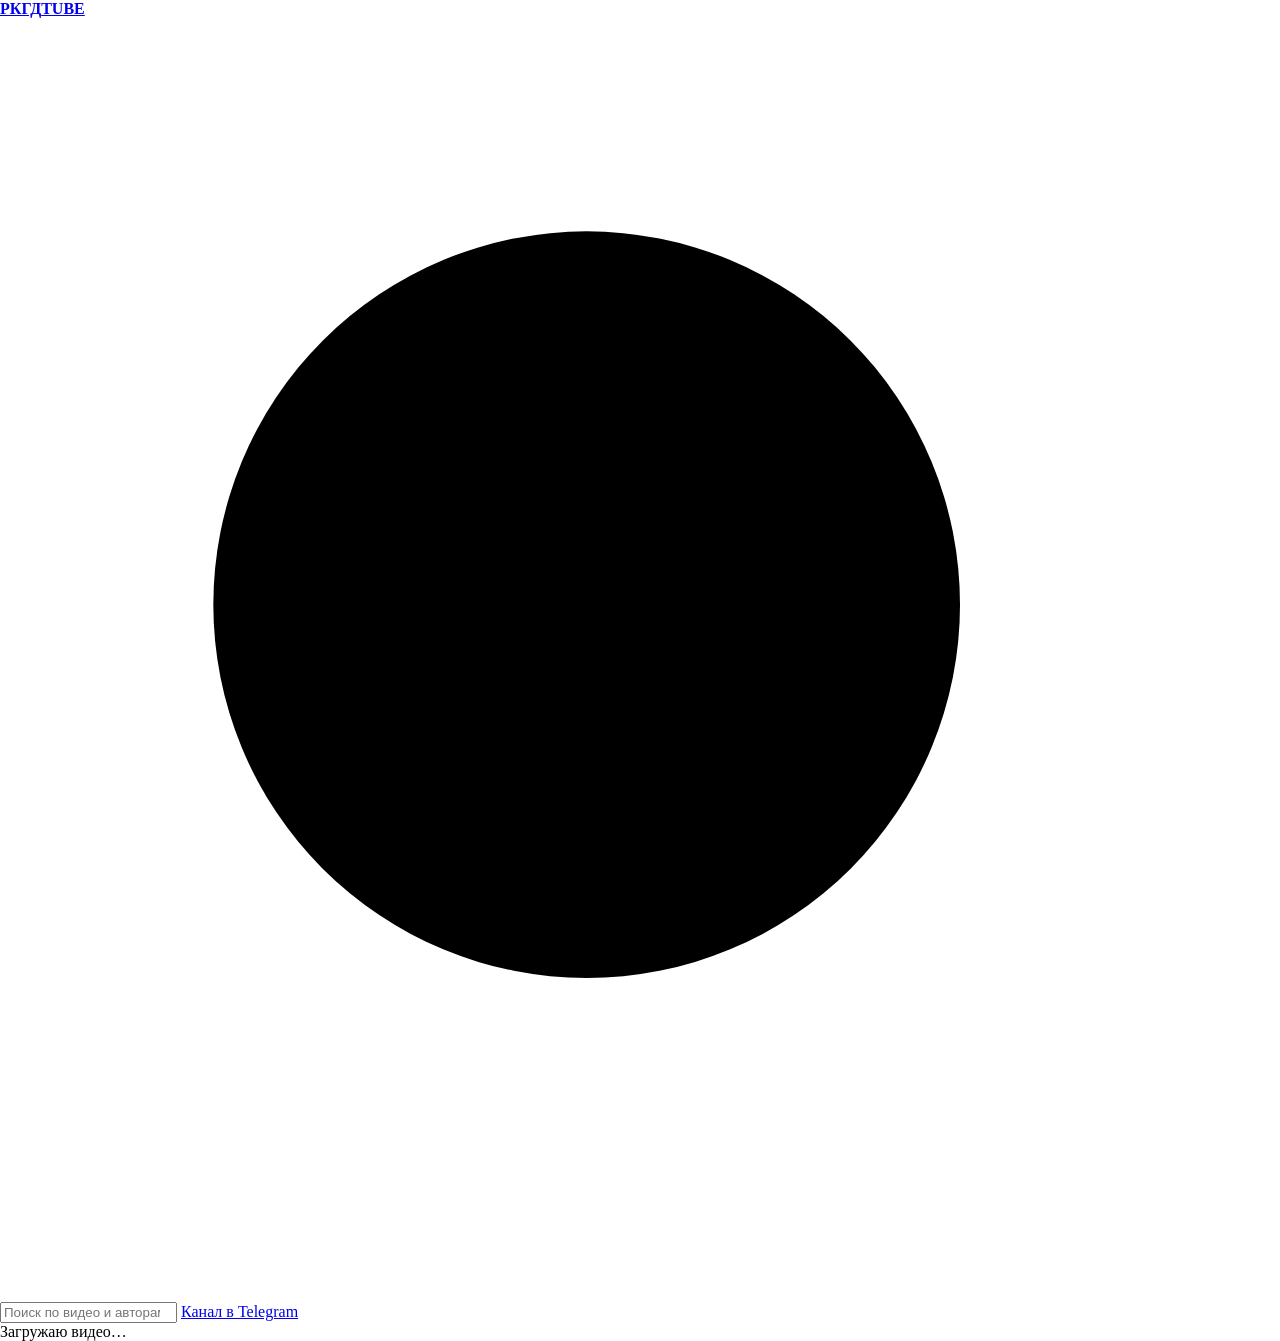
==== index.html @ cac52a84 "Create index.html" ====
<!doctype html>
<html lang="ru">
<head>
<meta charset="utf-8">
<meta name="viewport" content="width=device-width, initial-scale=1, viewport-fit=cover">
<title>РКГДTUBE</title>
<meta name="description" content="Видео и фото из Telegram-канала РКГДTUBE в стиле YouTube">
<link rel="icon" href="media/logo.jpg">
<link rel="preconnect" href="https://fonts.googleapis.com">
<link rel="stylesheet" href="https://fonts.googleapis.com/css2?family=Unbounded:wght@500;700;800&family=Manrope:wght@400;500;600;700&family=JetBrains+Mono:wght@500&display=swap">
<link rel="stylesheet" href="assets/style.css">
<style>body{margin:0}</style>
</head>
<body>
<header>
  <div class="wrap">
    <div class="bar">
      <a class="logo" href="#top"><img src="media/logo.jpg" alt=""><b>РКГД<span>TUBE</span></b></a>
      <label class="search"><svg viewBox="0 0 24 24"><circle cx="11" cy="11" r="7"/><path d="m20 20-3.5-3.5"/></svg><input id="q" type="search" placeholder="Поиск по видео и авторам" aria-label="Поиск"></label>
      <a class="tg" href="https://t.me/RCGDTUBE" target="_blank" rel="noopener">Канал в Telegram</a>
    </div>
    <div class="chips" id="chips" role="toolbar" aria-label="Фильтры"></div>
  </div>
</header>
<main class="wrap" id="app"><div class="loading">Загружаю видео…</div></main>
<script src="assets/app.js"></script>
</body>
</html>
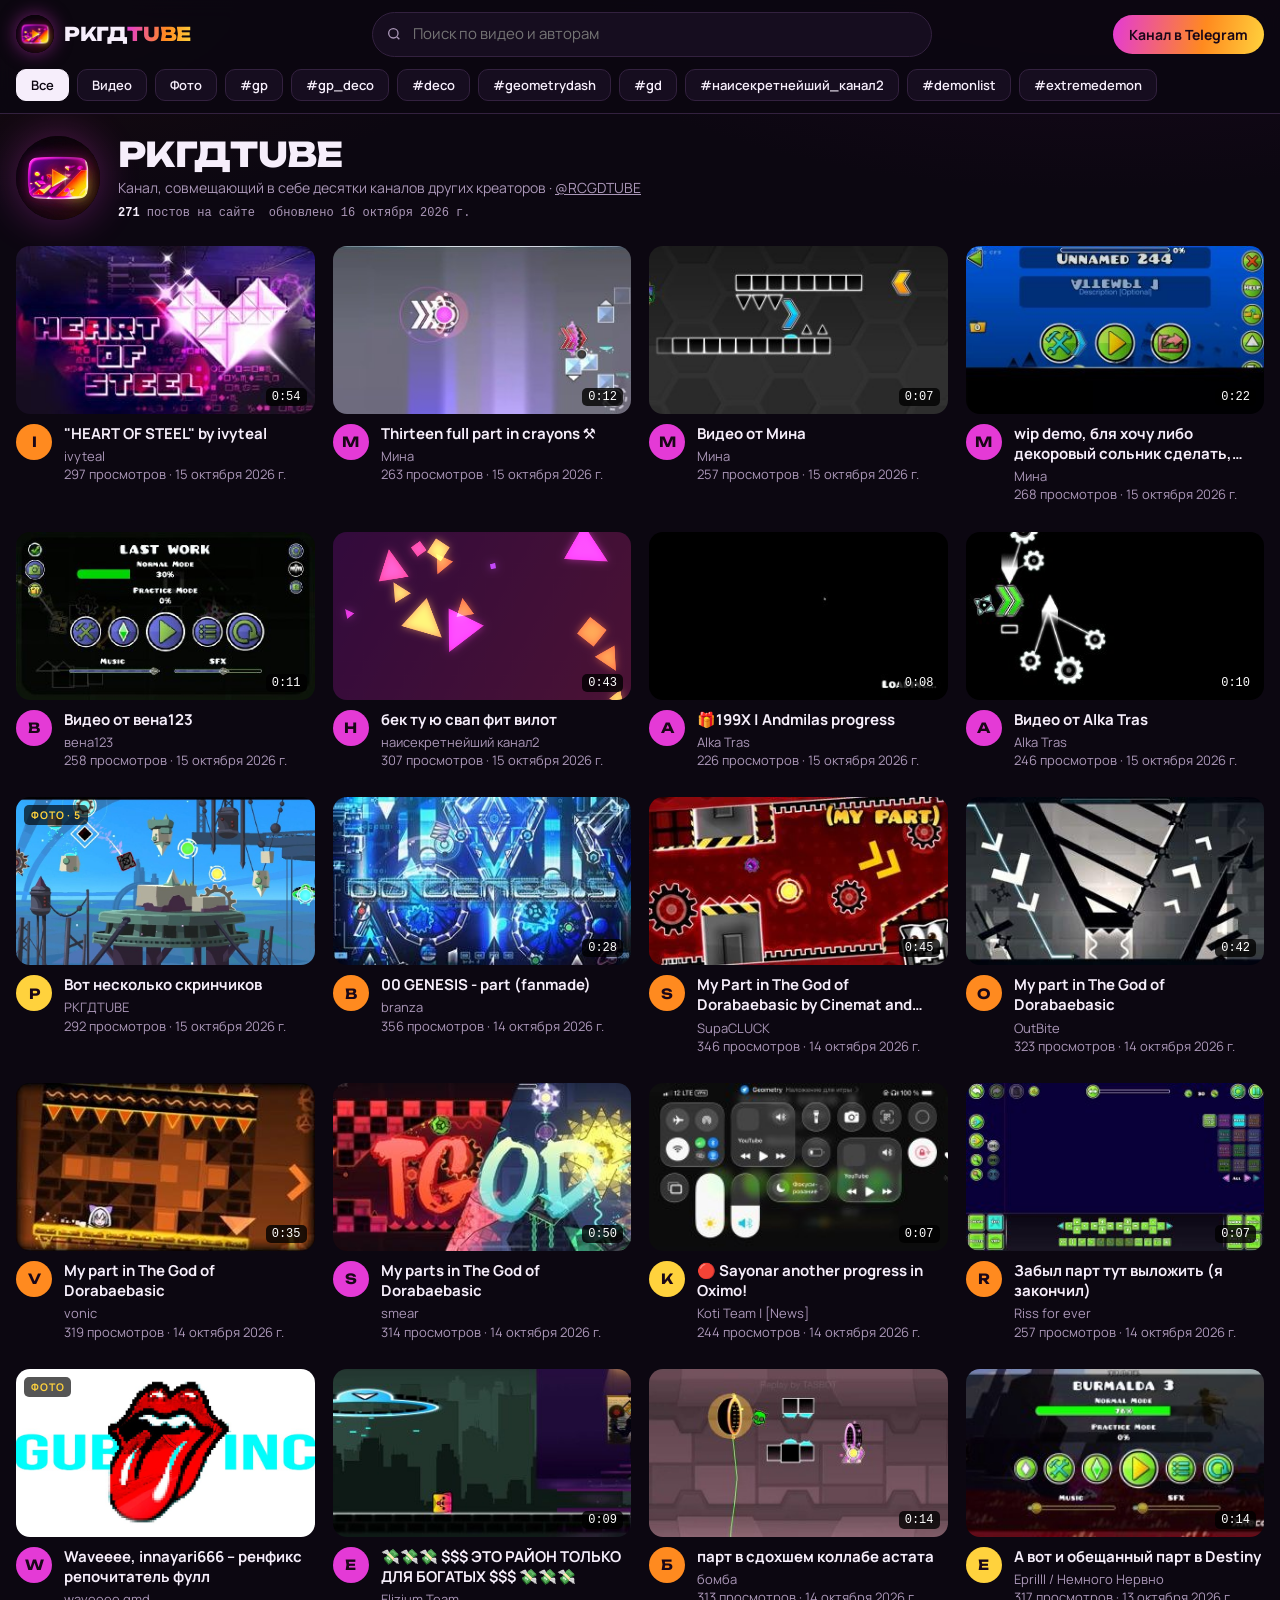
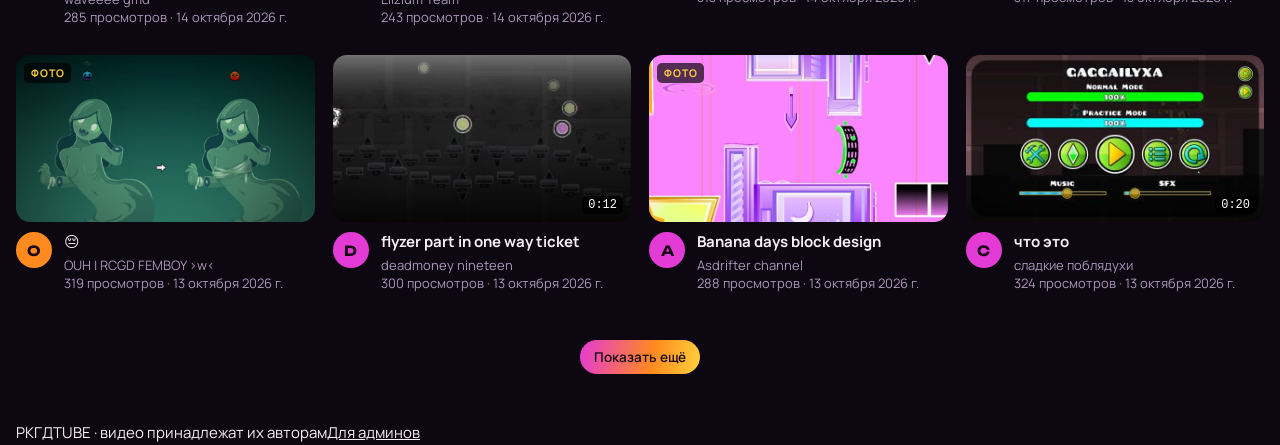
==== commit 55d87284: "Update index.html" ====
--- a/index.html
+++ b/index.html
@@ -4,7 +4,7 @@
 <meta charset="utf-8">
 <meta name="viewport" content="width=device-width, initial-scale=1, viewport-fit=cover">
 <title>РКГДTUBE</title>
-<meta name="description" content="Видео и фото из Telegram-канала РКГДTUBE в стиле YouTube">
+<meta name="description" content="Ворки креаторов Geometry Dash из Telegram-канала РКГДTUBE">
 <link rel="icon" href="media/logo.jpg">
 <link rel="preconnect" href="https://fonts.googleapis.com">
 <link rel="stylesheet" href="https://fonts.googleapis.com/css2?family=Unbounded:wght@500;700;800&family=Manrope:wght@400;500;600;700&family=JetBrains+Mono:wght@500&display=swap">
@@ -23,6 +23,7 @@
   </div>
 </header>
 <main class="wrap" id="app"><div class="loading">Загружаю видео…</div></main>
+<footer class="foot"><div class="wrap"><span>РКГДTUBE · видео принадлежат их авторам</span><a href="upload.html">Для админов</a></div></footer>
 <script src="assets/app.js"></script>
 </body>
 </html>
--- a/assets/style.css
+++ b/assets/style.css
@@ -0,0 +1,94 @@
+
+/* Layout: YouTube-style app — sticky bar, tag chips, card grid; watch view swaps in via #v<id> */
+:root{
+  --bg:#0c0711; --surface:#160d1f; --raise:#21142d; --line:#33213f;
+  --fg:#f6eefb; --muted:#ab97b8;
+  --pink:#e43ad6; --orange:#ff8a1f; --yellow:#ffd23d;
+  --grad:linear-gradient(100deg,var(--pink),var(--orange) 60%,var(--yellow));
+  --f-display:"Unbounded","Arial Black",system-ui,sans-serif;
+  --f-body:"Manrope","Segoe UI",system-ui,sans-serif;
+  --f-mono:"JetBrains Mono",ui-monospace,Consolas,monospace;
+  color-scheme:dark;
+}
+*{box-sizing:border-box}
+body{background:var(--bg);color:var(--fg);font:15px/1.5 var(--f-body);
+  background-image:radial-gradient(900px 400px at 85% -10%,#3a0f3d55,transparent 70%),radial-gradient(700px 300px at 0% 0%,#4a1f0a33,transparent 70%);
+  background-attachment:fixed}
+body::before{content:"";position:fixed;inset:0 0 auto;height:env(safe-area-inset-top,0px);z-index:10;background:var(--bg)}
+a{color:inherit}
+.wrap{max-width:1280px;margin:0 auto;padding-left:max(16px,env(safe-area-inset-left,0px));padding-right:max(16px,env(safe-area-inset-right,0px))}
+header{position:sticky;top:env(safe-area-inset-top,0px);z-index:5;background:#0c0711e6;backdrop-filter:blur(10px);border-bottom:1px solid var(--line)}
+.bar{display:flex;align-items:center;gap:16px;padding-block:12px}
+.logo{display:flex;align-items:center;gap:10px;text-decoration:none;flex-shrink:0}
+.logo img{width:38px;height:38px;border-radius:50%;box-shadow:0 0 18px #e43ad680}
+.logo b{font:800 19px/1 var(--f-display);letter-spacing:-.02em}
+.logo b span{background:var(--grad);-webkit-background-clip:text;background-clip:text;color:transparent}
+.search{flex:1;min-width:0;max-width:560px;margin-inline:auto;position:relative}
+.search input{width:100%;background:var(--surface);border:1px solid var(--line);color:var(--fg);border-radius:999px;padding:10px 16px 10px 40px;font:inherit}
+.search input:focus{outline:none;border-color:var(--pink);box-shadow:0 0 0 3px #e43ad633}
+.search svg{position:absolute;left:14px;top:50%;transform:translateY(-50%);width:16px;height:16px;fill:none;stroke:var(--muted);stroke-width:2}
+.tg{flex-shrink:0;text-decoration:none;font-weight:700;font-size:14px;padding:9px 16px;border-radius:999px;background:var(--grad);color:#1a0718}
+.tg:focus-visible,.chip:focus-visible,.card:focus-visible,.btn:focus-visible{outline:2px solid var(--yellow);outline-offset:3px}
+.chips{display:flex;gap:8px;overflow-x:auto;padding-block:0 12px;scrollbar-width:none}
+.chip{flex-shrink:0;border:1px solid var(--line);background:var(--surface);color:var(--fg);border-radius:10px;padding:6px 14px;font:600 13px var(--f-body);cursor:pointer}
+.chip[aria-pressed="true"]{background:var(--fg);color:var(--bg);border-color:var(--fg)}
+.note{margin-block:18px 6px;display:flex;gap:12px;align-items:flex-start;padding:12px 16px;border-radius:12px;border:1px dashed #ff8a1f66;background:#ff8a1f0d;color:var(--muted);font-size:13.5px}
+.note strong{color:var(--orange)}
+.chan{display:flex;align-items:center;gap:18px;padding-block:22px 18px;flex-wrap:wrap}
+.chan img{width:84px;height:84px;border-radius:50%;box-shadow:0 0 40px #e43ad655}
+.chan h1{margin:0;font:800 clamp(24px,4vw,34px)/1.1 var(--f-display);letter-spacing:-.02em;text-wrap:balance}
+.chan p{margin:4px 0 0;color:var(--muted);font-size:14px}
+.stats{display:flex;gap:14px;flex-wrap:wrap;font:500 12px var(--f-mono);color:var(--muted);margin-top:8px}
+.stats b{color:var(--fg)}
+.grid{display:grid;grid-template-columns:repeat(auto-fill,minmax(270px,1fr));gap:28px 18px;padding-block:8px 48px}
+.card{display:flex;flex-direction:column;gap:10px;text-decoration:none;border-radius:14px;min-width:0}
+.thumb{position:relative;aspect-ratio:16/9;max-width:100%;border-radius:14px;overflow:hidden;background:var(--surface)}
+.thumb canvas{width:100%;height:100%;display:block;transition:transform .35s ease}
+.card:hover .thumb canvas{transform:scale(1.05)}
+.dur{position:absolute;right:8px;bottom:8px;background:#000c;color:#fff;font:500 12px var(--f-mono);padding:2px 6px;border-radius:5px}
+.kind{position:absolute;left:8px;top:8px;background:#000a;color:var(--yellow);font:700 10.5px var(--f-body);letter-spacing:.08em;text-transform:uppercase;padding:3px 7px;border-radius:5px}
+.meta{display:flex;gap:12px;min-width:0}
+.av{flex-shrink:0;width:36px;height:36px;border-radius:50%;display:grid;place-items:center;font:700 14px var(--f-display);color:#1a0718}
+.meta div{min-width:0}
+.meta h3{margin:0;font:700 15px/1.35 var(--f-body);display:-webkit-box;-webkit-line-clamp:2;-webkit-box-orient:vertical;overflow:hidden}
+.meta p{margin:3px 0 0;color:var(--muted);font-size:13px;line-height:1.4}
+.empty{grid-column:1/-1;text-align:center;color:var(--muted);padding:60px 0}
+/* watch view */
+.watch{display:grid;grid-template-columns:minmax(0,1fr) 360px;gap:24px;padding-block:22px 48px}
+.player{position:relative;aspect-ratio:16/9;max-width:100%;border-radius:16px;overflow:hidden;background:#000}
+.player canvas{width:100%;height:100%;display:block;filter:saturate(1.1)}
+.player .overlay{position:absolute;inset:0;display:grid;place-items:center;align-content:center;gap:14px;background:linear-gradient(#0000,#0008);text-align:center;padding:16px}
+.play{width:78px;height:78px;border-radius:50%;background:var(--grad);display:grid;place-items:center;box-shadow:0 0 40px #ff8a1f88;text-decoration:none}
+.play svg{width:30px;height:30px;fill:#1a0718;margin-left:5px}
+.overlay small{color:#fff;font-weight:600;text-shadow:0 1px 6px #000}
+.watch h2{margin:16px 0 10px;font:700 clamp(19px,2.6vw,24px)/1.3 var(--f-display);letter-spacing:-.01em;text-wrap:balance}
+.row{display:flex;align-items:center;gap:12px;flex-wrap:wrap}
+.row .who{display:flex;gap:10px;align-items:center;margin-right:auto}
+.row .who b{display:block}
+.row .who span{color:var(--muted);font-size:13px}
+.btn{display:inline-flex;align-items:center;gap:6px;text-decoration:none;border-radius:999px;padding:8px 14px;background:var(--raise);border:1px solid var(--line);font:600 13.5px var(--f-body);color:var(--fg);cursor:pointer}
+.btn.hot{background:var(--grad);color:#1a0718;border:0}
+.desc{margin-top:14px;background:var(--surface);border-radius:14px;padding:14px 16px;font-size:14px}
+.desc .top{font-weight:700;margin-bottom:6px}
+.desc blockquote{margin:8px 0 0;color:var(--muted);border-left:2px solid var(--pink);padding-left:12px;white-space:pre-line}
+.reacts{display:flex;gap:8px;flex-wrap:wrap;margin-top:10px}
+.reacts span{background:var(--raise);border-radius:999px;padding:3px 10px;font:500 13px var(--f-mono)}
+.side h4{margin:0 0 12px;font:700 13px var(--f-body);letter-spacing:.08em;text-transform:uppercase;color:var(--muted)}
+.side .card{flex-direction:row;gap:10px;margin-bottom:12px}
+.side .thumb{width:168px;flex-shrink:0;border-radius:10px}
+.side .meta h3{font-size:14px}
+.back{margin-top:18px}
+@media (max-width:900px){.watch{grid-template-columns:minmax(0,1fr)}}
+@media (max-width:560px){.tg{display:none}.logo b{display:none}.side .thumb{width:140px}}
+@media (prefers-reduced-motion:reduce){.thumb canvas{transition:none}}
+/* рабочая версия */
+.thumb img{width:100%;height:100%;object-fit:cover;display:block;transition:transform .35s ease}
+.card:hover .thumb img{transform:scale(1.05)}
+.player.embed{aspect-ratio:auto;background:var(--surface);padding:8px;min-height:220px;display:grid;place-items:center}
+.player.embed iframe{max-width:100%}
+.gallery{display:grid;grid-template-columns:repeat(auto-fill,minmax(220px,1fr));gap:8px}
+.gallery img{width:100%;border-radius:12px;display:block}
+.more{display:flex;justify-content:center;padding-block:0 48px}
+.updated{font:500 12px var(--f-mono);color:var(--muted)}
+.loading{padding:80px 0;text-align:center;color:var(--muted)}
+@media (prefers-reduced-motion:reduce){.thumb img{transition:none}}
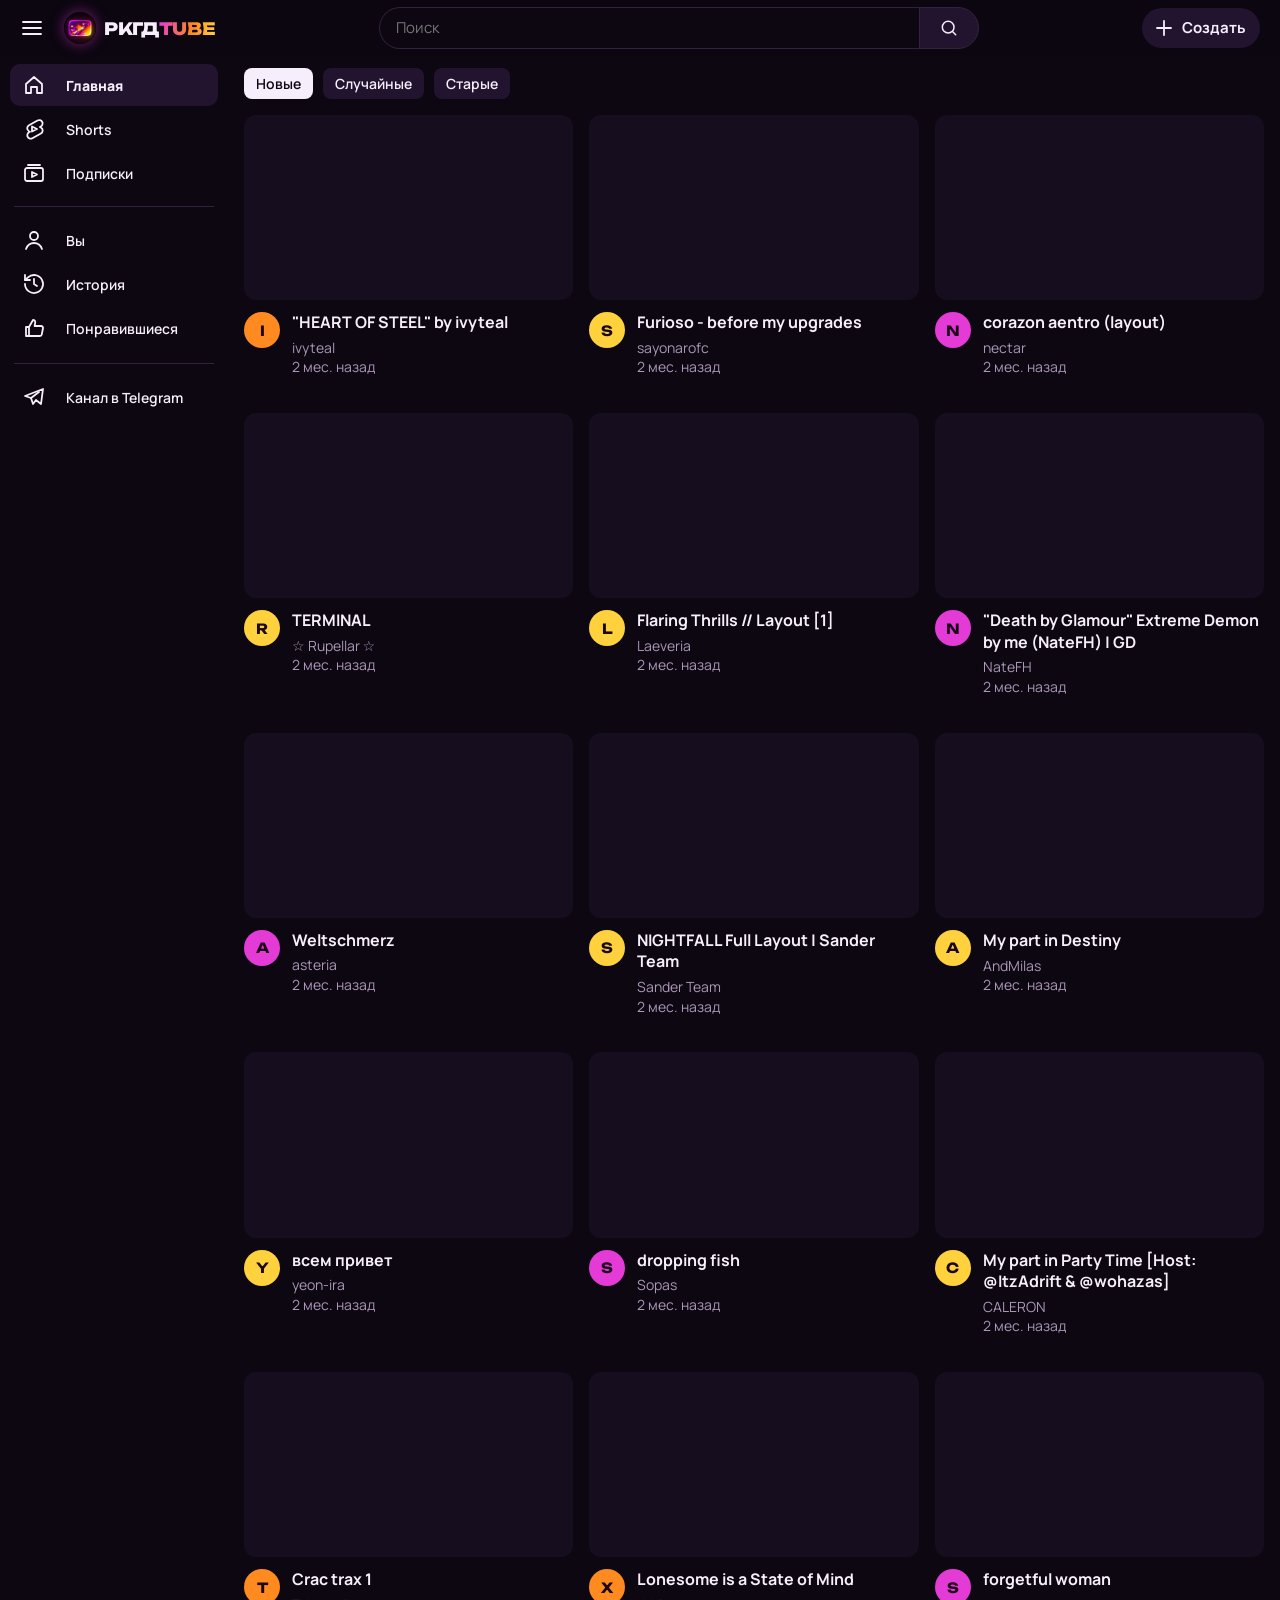
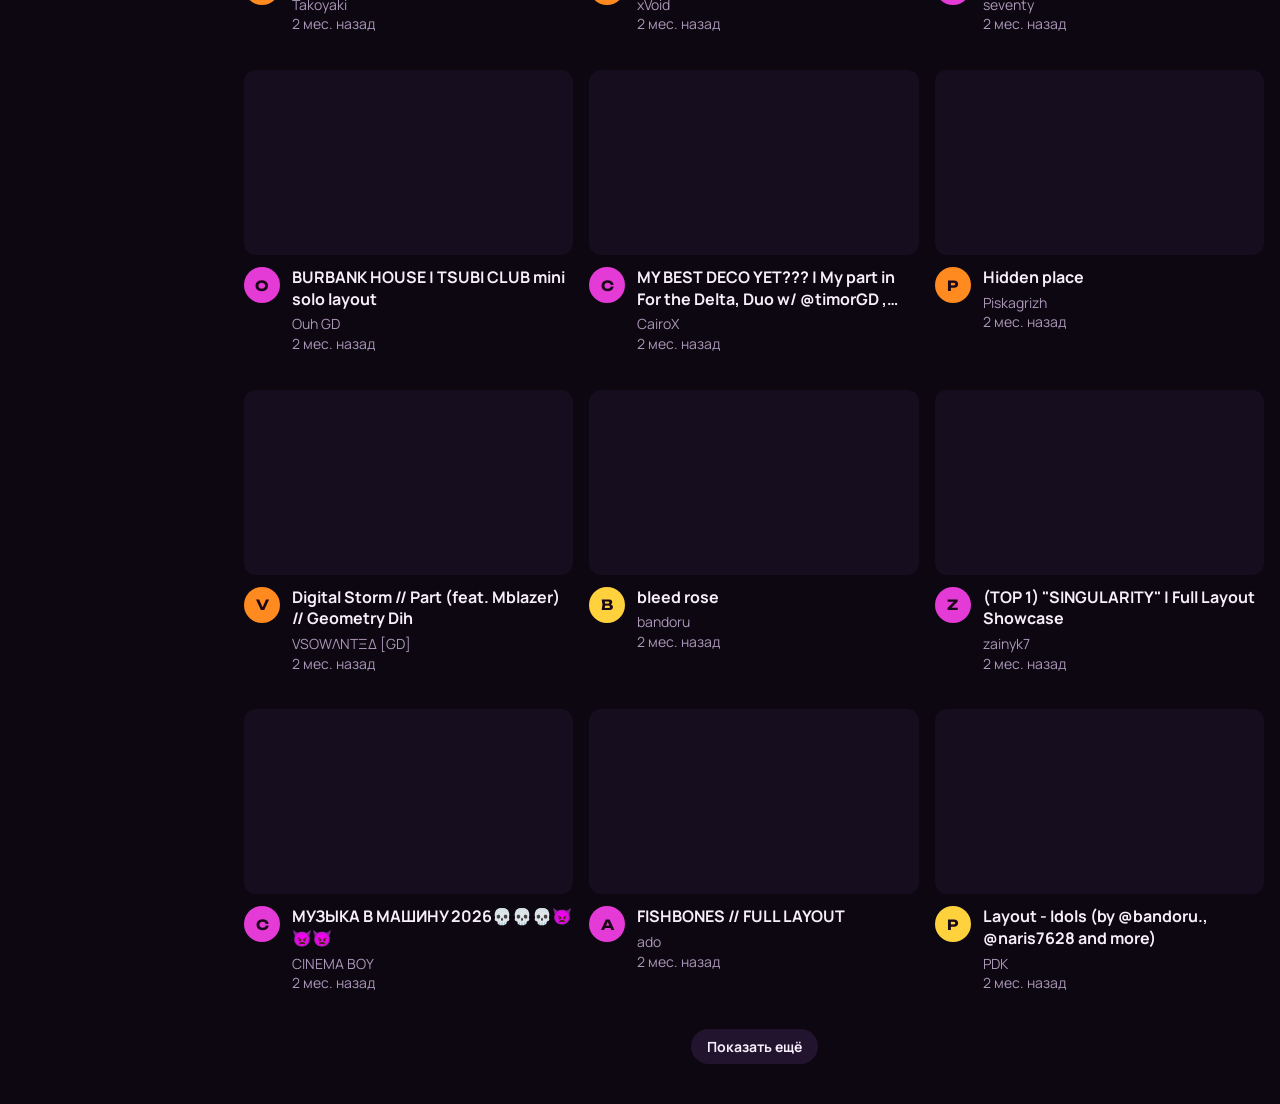
==== commit 225ed448: "v3: новая главная и README" ====
--- a/index.html
+++ b/index.html
@@ -5,25 +5,59 @@
 <meta name="viewport" content="width=device-width, initial-scale=1, viewport-fit=cover">
 <title>РКГДTUBE</title>
 <meta name="description" content="Ворки креаторов Geometry Dash из Telegram-канала РКГДTUBE">
+<meta name="theme-color" content="#0c0711">
 <link rel="icon" href="media/logo.jpg">
 <link rel="preconnect" href="https://fonts.googleapis.com">
-<link rel="stylesheet" href="https://fonts.googleapis.com/css2?family=Unbounded:wght@500;700;800&family=Manrope:wght@400;500;600;700&family=JetBrains+Mono:wght@500&display=swap">
+<link rel="stylesheet" href="https://fonts.googleapis.com/css2?family=Unbounded:wght@500;700;800&family=Manrope:wght@400;500;600;700;800&family=JetBrains+Mono:wght@500&display=swap">
 <link rel="stylesheet" href="assets/style.css">
-<style>body{margin:0}</style>
 </head>
 <body>
-<header>
-  <div class="wrap">
-    <div class="bar">
-      <a class="logo" href="#top"><img src="media/logo.jpg" alt=""><b>РКГД<span>TUBE</span></b></a>
-      <label class="search"><svg viewBox="0 0 24 24"><circle cx="11" cy="11" r="7"/><path d="m20 20-3.5-3.5"/></svg><input id="q" type="search" placeholder="Поиск по видео и авторам" aria-label="Поиск"></label>
-      <a class="tg" href="https://t.me/RCGDTUBE" target="_blank" rel="noopener">Канал в Telegram</a>
-    </div>
-    <div class="chips" id="chips" role="toolbar" aria-label="Фильтры"></div>
+<header class="top">
+  <button class="ico menu" id="menuBtn" type="button" aria-label="Меню"><svg viewBox="0 0 24 24"><path d="M3 6h18M3 12h18M3 18h18"/></svg></button>
+  <a class="logo" href="#/"><img src="media/logo.jpg" alt=""><b>РКГД<span>TUBE</span></b></a>
+  <form class="search" id="searchForm" role="search">
+    <input id="q" type="search" placeholder="Поиск" aria-label="Поиск по видео и авторам" autocomplete="off">
+    <button type="submit" aria-label="Найти"><svg viewBox="0 0 24 24"><circle cx="11" cy="11" r="7"/><path d="m20 20-3.5-3.5"/></svg></button>
+  </form>
+  <div class="top-right">
+    <button class="ico searchToggle" id="searchToggle" type="button" aria-label="Поиск"><svg viewBox="0 0 24 24"><circle cx="11" cy="11" r="7"/><path d="m20 20-3.5-3.5"/></svg></button>
+    <button class="create" id="createTop" type="button"><svg viewBox="0 0 24 24"><path d="M12 5v14M5 12h14"/></svg><span>Создать</span></button>
+    <div id="account"></div>
   </div>
 </header>
-<main class="wrap" id="app"><div class="loading">Загружаю видео…</div></main>
-<footer class="foot"><div class="wrap"><span>РКГДTUBE · видео принадлежат их авторам</span><a href="upload.html">Для админов</a></div></footer>
+
+<nav class="side" id="side" aria-label="Разделы">
+  <a href="#/" data-nav="home"><svg viewBox="0 0 24 24"><path d="M4 11 12 4l8 7v9h-5v-6H9v6H4z"/></svg><span>Главная</span></a>
+  <a href="#/shorts" data-nav="shorts"><svg viewBox="0 0 24 24"><path d="M15.5 3.5 7 8.2a3.4 3.4 0 0 0 0 6l1 .5-1 .6a3.4 3.4 0 1 0 3.4 5.9l8.5-4.7a3.4 3.4 0 0 0 0-6l-1-.5 1-.6a3.4 3.4 0 1 0-3.4-5.9Z"/><path d="m10 9.5 5 2.5-5 2.5z"/></svg><span>Shorts</span></a>
+  <a href="#/subs" data-nav="subs"><svg viewBox="0 0 24 24"><rect x="3" y="7" width="18" height="13" rx="2"/><path d="M6 4h12M10 11l5 2.5-5 2.5z"/></svg><span>Подписки</span></a>
+  <hr>
+  <a href="#/you" data-nav="you"><svg viewBox="0 0 24 24"><circle cx="12" cy="8" r="4"/><path d="M4 21c1.5-4 4.5-6 8-6s6.5 2 8 6"/></svg><span>Вы</span></a>
+  <a href="#/you/history" data-nav="history"><svg viewBox="0 0 24 24"><path d="M3 12a9 9 0 1 0 3-6.7L3 8"/><path d="M3 3v5h5M12 7v5l3 2"/></svg><span>История</span></a>
+  <a href="#/you/liked" data-nav="liked"><svg viewBox="0 0 24 24"><path d="M7 11v9H4v-9zM7 11l4-7c1.5 0 2.5 1 2.2 2.6L12.6 10H19a2 2 0 0 1 2 2.3l-1.2 6A2 2 0 0 1 17.8 20H7"/></svg><span>Понравившиеся</span></a>
+  <div id="sideSubs"></div>
+  <hr>
+  <a href="https://t.me/RCGDTUBE" target="_blank" rel="noopener"><svg viewBox="0 0 24 24"><path d="m21 4-18 7 6 2 2 6 3-4 5 4z"/><path d="m9 13 8-6"/></svg><span>Канал в Telegram</span></a>
+</nav>
+
+<main id="app"><div class="loading">Загружаю видео…</div></main>
+
+<nav class="bottom" id="bottom" aria-label="Разделы">
+  <a href="#/" data-nav="home"><svg viewBox="0 0 24 24"><path d="M4 11 12 4l8 7v9h-5v-6H9v6H4z"/></svg><span>Главная</span></a>
+  <a href="#/shorts" data-nav="shorts"><svg viewBox="0 0 24 24"><path d="M15.5 3.5 7 8.2a3.4 3.4 0 0 0 0 6l1 .5-1 .6a3.4 3.4 0 1 0 3.4 5.9l8.5-4.7a3.4 3.4 0 0 0 0-6l-1-.5 1-.6a3.4 3.4 0 1 0-3.4-5.9Z"/><path d="m10 9.5 5 2.5-5 2.5z"/></svg><span>Shorts</span></a>
+  <button class="plus" id="createBottom" type="button" aria-label="Отправить видео"><svg viewBox="0 0 24 24"><path d="M12 5v14M5 12h14"/></svg></button>
+  <a href="#/subs" data-nav="subs"><svg viewBox="0 0 24 24"><rect x="3" y="7" width="18" height="13" rx="2"/><path d="M6 4h12M10 11l5 2.5-5 2.5z"/></svg><span>Подписки</span></a>
+  <a href="#/you" data-nav="you" id="youTab"><svg viewBox="0 0 24 24"><circle cx="12" cy="8" r="4"/><path d="M4 21c1.5-4 4.5-6 8-6s6.5 2 8 6"/></svg><span>Вы</span></a>
+</nav>
+
+<div class="sheet-bg" id="sheetBg" hidden></div>
+<section class="sheet" id="sheet" role="dialog" aria-modal="true" hidden>
+  <div class="sheet-head"><h2 id="sheetTitle"></h2><button class="ico" id="sheetClose" type="button" aria-label="Закрыть"><svg viewBox="0 0 24 24"><path d="M6 6l12 12M18 6 6 18"/></svg></button></div>
+  <div class="sheet-body" id="sheetBody"></div>
+</section>
+<div class="toast" id="toast" role="status" hidden></div>
+
+<script src="https://cdn.jsdelivr.net/npm/@supabase/supabase-js@2.45.4/dist/umd/supabase.js"></script>
+<script src="assets/config.js"></script>
 <script src="assets/app.js"></script>
 </body>
 </html>
--- a/assets/style.css
+++ b/assets/style.css
@@ -1,94 +1,263 @@
-
-/* Layout: YouTube-style app — sticky bar, tag chips, card grid; watch view swaps in via #v<id> */
+/* РКГДTUBE — раскладка как у YouTube: шапка, боковое меню (ПК), нижняя панель (телефон), Shorts-лента */
 :root{
-  --bg:#0c0711; --surface:#160d1f; --raise:#21142d; --line:#33213f;
-  --fg:#f6eefb; --muted:#ab97b8;
-  --pink:#e43ad6; --orange:#ff8a1f; --yellow:#ffd23d;
+  --bg:#0c0711; --surface:#160d1f; --raise:#22142e; --hover:#2c1a3a; --line:#33213f;
+  --fg:#f6eefb; --muted:#ab97b8; --dim:#7d6a8a;
+  --pink:#e43ad6; --orange:#ff8a1f; --yellow:#ffd23d; --ok:#7be3a0; --bad:#ff6b7f;
   --grad:linear-gradient(100deg,var(--pink),var(--orange) 60%,var(--yellow));
   --f-display:"Unbounded","Arial Black",system-ui,sans-serif;
   --f-body:"Manrope","Segoe UI",system-ui,sans-serif;
   --f-mono:"JetBrains Mono",ui-monospace,Consolas,monospace;
+  --hdr:56px; --nav:0px; --side:0px;
+  --sat:env(safe-area-inset-top,0px); --sab:env(safe-area-inset-bottom,0px);
+  --sal:env(safe-area-inset-left,0px); --sar:env(safe-area-inset-right,0px);
   color-scheme:dark;
 }
 *{box-sizing:border-box}
-body{background:var(--bg);color:var(--fg);font:15px/1.5 var(--f-body);
-  background-image:radial-gradient(900px 400px at 85% -10%,#3a0f3d55,transparent 70%),radial-gradient(700px 300px at 0% 0%,#4a1f0a33,transparent 70%);
-  background-attachment:fixed}
-body::before{content:"";position:fixed;inset:0 0 auto;height:env(safe-area-inset-top,0px);z-index:10;background:var(--bg)}
+html,body{margin:0}
+body{background:var(--bg);color:var(--fg);font:15px/1.5 var(--f-body);-webkit-tap-highlight-color:transparent}
 a{color:inherit}
-.wrap{max-width:1280px;margin:0 auto;padding-left:max(16px,env(safe-area-inset-left,0px));padding-right:max(16px,env(safe-area-inset-right,0px))}
-header{position:sticky;top:env(safe-area-inset-top,0px);z-index:5;background:#0c0711e6;backdrop-filter:blur(10px);border-bottom:1px solid var(--line)}
-.bar{display:flex;align-items:center;gap:16px;padding-block:12px}
-.logo{display:flex;align-items:center;gap:10px;text-decoration:none;flex-shrink:0}
-.logo img{width:38px;height:38px;border-radius:50%;box-shadow:0 0 18px #e43ad680}
-.logo b{font:800 19px/1 var(--f-display);letter-spacing:-.02em}
+button{font:inherit;color:inherit}
+svg{width:24px;height:24px;fill:none;stroke:currentColor;stroke-width:1.8;stroke-linecap:round;stroke-linejoin:round;flex-shrink:0}
+[hidden]{display:none!important}
+:focus-visible{outline:2px solid var(--yellow);outline-offset:2px}
+
+/* ---------- шапка ---------- */
+.top{position:fixed;inset:0 0 auto;z-index:20;height:calc(var(--hdr) + var(--sat));padding:var(--sat) max(12px,var(--sar)) 0 max(12px,var(--sal));
+  display:flex;align-items:center;gap:12px;background:#0c0711f2;backdrop-filter:blur(10px)}
+.ico{width:40px;height:40px;border-radius:50%;border:0;background:none;display:grid;place-items:center;cursor:pointer;flex-shrink:0}
+.ico:hover{background:var(--raise)}
+.logo{display:flex;align-items:center;gap:8px;text-decoration:none;flex-shrink:0}
+.logo img{width:32px;height:32px;border-radius:50%;box-shadow:0 0 14px #e43ad680}
+.logo b{font:800 17px/1 var(--f-display);letter-spacing:-.02em}
 .logo b span{background:var(--grad);-webkit-background-clip:text;background-clip:text;color:transparent}
-.search{flex:1;min-width:0;max-width:560px;margin-inline:auto;position:relative}
-.search input{width:100%;background:var(--surface);border:1px solid var(--line);color:var(--fg);border-radius:999px;padding:10px 16px 10px 40px;font:inherit}
-.search input:focus{outline:none;border-color:var(--pink);box-shadow:0 0 0 3px #e43ad633}
-.search svg{position:absolute;left:14px;top:50%;transform:translateY(-50%);width:16px;height:16px;fill:none;stroke:var(--muted);stroke-width:2}
-.tg{flex-shrink:0;text-decoration:none;font-weight:700;font-size:14px;padding:9px 16px;border-radius:999px;background:var(--grad);color:#1a0718}
-.tg:focus-visible,.chip:focus-visible,.card:focus-visible,.btn:focus-visible{outline:2px solid var(--yellow);outline-offset:3px}
-.chips{display:flex;gap:8px;overflow-x:auto;padding-block:0 12px;scrollbar-width:none}
-.chip{flex-shrink:0;border:1px solid var(--line);background:var(--surface);color:var(--fg);border-radius:10px;padding:6px 14px;font:600 13px var(--f-body);cursor:pointer}
-.chip[aria-pressed="true"]{background:var(--fg);color:var(--bg);border-color:var(--fg)}
-.note{margin-block:18px 6px;display:flex;gap:12px;align-items:flex-start;padding:12px 16px;border-radius:12px;border:1px dashed #ff8a1f66;background:#ff8a1f0d;color:var(--muted);font-size:13.5px}
-.note strong{color:var(--orange)}
-.chan{display:flex;align-items:center;gap:18px;padding-block:22px 18px;flex-wrap:wrap}
-.chan img{width:84px;height:84px;border-radius:50%;box-shadow:0 0 40px #e43ad655}
-.chan h1{margin:0;font:800 clamp(24px,4vw,34px)/1.1 var(--f-display);letter-spacing:-.02em;text-wrap:balance}
-.chan p{margin:4px 0 0;color:var(--muted);font-size:14px}
-.stats{display:flex;gap:14px;flex-wrap:wrap;font:500 12px var(--f-mono);color:var(--muted);margin-top:8px}
-.stats b{color:var(--fg)}
-.grid{display:grid;grid-template-columns:repeat(auto-fill,minmax(270px,1fr));gap:28px 18px;padding-block:8px 48px}
-.card{display:flex;flex-direction:column;gap:10px;text-decoration:none;border-radius:14px;min-width:0}
-.thumb{position:relative;aspect-ratio:16/9;max-width:100%;border-radius:14px;overflow:hidden;background:var(--surface)}
-.thumb canvas{width:100%;height:100%;display:block;transition:transform .35s ease}
-.card:hover .thumb canvas{transform:scale(1.05)}
-.dur{position:absolute;right:8px;bottom:8px;background:#000c;color:#fff;font:500 12px var(--f-mono);padding:2px 6px;border-radius:5px}
-.kind{position:absolute;left:8px;top:8px;background:#000a;color:var(--yellow);font:700 10.5px var(--f-body);letter-spacing:.08em;text-transform:uppercase;padding:3px 7px;border-radius:5px}
+.search{flex:1;min-width:0;max-width:600px;margin-inline:auto;display:flex}
+.search input{flex:1;min-width:0;background:var(--bg);border:1px solid var(--line);border-right:0;color:var(--fg);border-radius:999px 0 0 999px;padding:9px 16px;font:inherit}
+.search input:focus{outline:none;border-color:var(--pink)}
+.search button{width:60px;border:1px solid var(--line);background:var(--raise);border-radius:0 999px 999px 0;cursor:pointer;display:grid;place-items:center}
+.search button svg{width:20px;height:20px}
+.top-right{display:flex;align-items:center;gap:8px;flex-shrink:0}
+.create{display:flex;align-items:center;gap:6px;border:0;background:var(--raise);border-radius:999px;padding:8px 14px 8px 10px;font-weight:700;cursor:pointer}
+.create:hover{background:var(--hover)}
+.searchToggle{display:none}
+.avatar{width:32px;height:32px;border-radius:50%;object-fit:cover;display:grid;place-items:center;font:700 14px var(--f-display);color:#1a0718;flex-shrink:0;overflow:hidden}
+#account button.avatar{border:0;padding:0;cursor:pointer}
+.signin{display:flex;align-items:center;gap:6px;border:1px solid var(--line);background:none;color:#7cc4ff;border-radius:999px;padding:6px 12px;font-weight:700;cursor:pointer;white-space:nowrap}
+.signin svg{width:20px;height:20px}
+
+/* ---------- боковое меню (ПК) ---------- */
+.side{position:fixed;z-index:15;top:calc(var(--hdr) + var(--sat));bottom:0;left:0;width:228px;padding:8px 10px 24px max(10px,var(--sal));overflow-y:auto;
+  display:flex;flex-direction:column;gap:2px;background:var(--bg);scrollbar-width:thin}
+.side a{display:flex;align-items:center;gap:20px;padding:9px 12px;border-radius:10px;text-decoration:none;font-weight:600;font-size:14px}
+.side a:hover{background:var(--raise)}
+.side a.on{background:var(--raise);font-weight:800}
+.side hr{border:0;border-top:1px solid var(--line);margin:10px 4px;width:calc(100% - 8px)}
+.side h3{margin:4px 12px 4px;font:700 15px var(--f-body)}
+.side .sub-av{width:24px;height:24px;font-size:11px}
+body.side-closed .side{display:none}
+
+/* ---------- нижняя панель (телефон) ---------- */
+.bottom{position:fixed;z-index:20;inset:auto 0 0;height:calc(var(--nav) + var(--sab));padding:0 var(--sar) var(--sab) var(--sal);
+  display:none;align-items:center;justify-content:space-around;background:#0c0711f5;border-top:1px solid var(--line);backdrop-filter:blur(10px)}
+.bottom a{flex:1;display:flex;flex-direction:column;align-items:center;gap:2px;text-decoration:none;font-size:10.5px;color:var(--muted)}
+.bottom a.on{color:var(--fg)}
+.bottom a.on svg{stroke-width:2.4}
+.plus{width:46px;height:46px;border-radius:50%;border:0;background:var(--grad);color:#1a0718;display:grid;place-items:center;cursor:pointer;box-shadow:0 0 18px #e43ad666;margin-inline:6px}
+.plus svg{stroke-width:2.6}
+
+/* ---------- основная область ---------- */
+main{padding:calc(var(--hdr) + var(--sat) + 8px) max(16px,var(--sar)) calc(var(--nav) + var(--sab) + 32px) calc(var(--side) + max(16px,var(--sal)));min-height:100vh}
+.wrap{max-width:2000px;margin:0 auto}
+.loading,.empty{padding:70px 16px;text-align:center;color:var(--muted)}
+.empty b{display:block;color:var(--fg);font-size:17px;margin-bottom:6px}
+.chips{display:flex;gap:10px;overflow-x:auto;padding:4px 0 16px;scrollbar-width:none;position:sticky;top:calc(var(--hdr) + var(--sat));z-index:5;background:var(--bg)}
+.chip{flex-shrink:0;border:0;background:var(--raise);color:var(--fg);border-radius:8px;padding:6px 12px;font:600 14px var(--f-body);cursor:pointer;white-space:nowrap}
+.chip:hover{background:var(--hover)}
+.chip[aria-pressed="true"]{background:var(--fg);color:var(--bg)}
+.found{margin:-6px 0 14px;color:var(--muted);font-size:14px}
+
+/* сетка видео */
+.grid{display:grid;grid-template-columns:repeat(auto-fill,minmax(300px,1fr));gap:36px 16px}
+.card{display:flex;flex-direction:column;gap:12px;text-decoration:none;min-width:0}
+.thumb{position:relative;aspect-ratio:16/9;max-width:100%;border-radius:12px;overflow:hidden;background:var(--surface)}
+.thumb img,.thumb video{width:100%;height:100%;object-fit:cover;display:block;transition:transform .3s ease}
+.card:hover .thumb img{transform:scale(1.04)}
+.badge{position:absolute;left:8px;top:8px;background:#000b;color:var(--yellow);font:800 10px var(--f-body);letter-spacing:.08em;text-transform:uppercase;padding:3px 7px;border-radius:5px}
+.dur{position:absolute;right:8px;bottom:8px;background:#000c;font:600 12px var(--f-mono);padding:1px 5px;border-radius:4px}
 .meta{display:flex;gap:12px;min-width:0}
-.av{flex-shrink:0;width:36px;height:36px;border-radius:50%;display:grid;place-items:center;font:700 14px var(--f-display);color:#1a0718}
-.meta div{min-width:0}
-.meta h3{margin:0;font:700 15px/1.35 var(--f-body);display:-webkit-box;-webkit-line-clamp:2;-webkit-box-orient:vertical;overflow:hidden}
-.meta p{margin:3px 0 0;color:var(--muted);font-size:13px;line-height:1.4}
-.empty{grid-column:1/-1;text-align:center;color:var(--muted);padding:60px 0}
-/* watch view */
-.watch{display:grid;grid-template-columns:minmax(0,1fr) 360px;gap:24px;padding-block:22px 48px}
-.player{position:relative;aspect-ratio:16/9;max-width:100%;border-radius:16px;overflow:hidden;background:#000}
-.player canvas{width:100%;height:100%;display:block;filter:saturate(1.1)}
-.player .overlay{position:absolute;inset:0;display:grid;place-items:center;align-content:center;gap:14px;background:linear-gradient(#0000,#0008);text-align:center;padding:16px}
-.play{width:78px;height:78px;border-radius:50%;background:var(--grad);display:grid;place-items:center;box-shadow:0 0 40px #ff8a1f88;text-decoration:none}
-.play svg{width:30px;height:30px;fill:#1a0718;margin-left:5px}
-.overlay small{color:#fff;font-weight:600;text-shadow:0 1px 6px #000}
-.watch h2{margin:16px 0 10px;font:700 clamp(19px,2.6vw,24px)/1.3 var(--f-display);letter-spacing:-.01em;text-wrap:balance}
-.row{display:flex;align-items:center;gap:12px;flex-wrap:wrap}
-.row .who{display:flex;gap:10px;align-items:center;margin-right:auto}
-.row .who b{display:block}
-.row .who span{color:var(--muted);font-size:13px}
-.btn{display:inline-flex;align-items:center;gap:6px;text-decoration:none;border-radius:999px;padding:8px 14px;background:var(--raise);border:1px solid var(--line);font:600 13.5px var(--f-body);color:var(--fg);cursor:pointer}
-.btn.hot{background:var(--grad);color:#1a0718;border:0}
-.desc{margin-top:14px;background:var(--surface);border-radius:14px;padding:14px 16px;font-size:14px}
-.desc .top{font-weight:700;margin-bottom:6px}
-.desc blockquote{margin:8px 0 0;color:var(--muted);border-left:2px solid var(--pink);padding-left:12px;white-space:pre-line}
-.reacts{display:flex;gap:8px;flex-wrap:wrap;margin-top:10px}
-.reacts span{background:var(--raise);border-radius:999px;padding:3px 10px;font:500 13px var(--f-mono)}
-.side h4{margin:0 0 12px;font:700 13px var(--f-body);letter-spacing:.08em;text-transform:uppercase;color:var(--muted)}
-.side .card{flex-direction:row;gap:10px;margin-bottom:12px}
-.side .thumb{width:168px;flex-shrink:0;border-radius:10px}
-.side .meta h3{font-size:14px}
-.back{margin-top:18px}
-@media (max-width:900px){.watch{grid-template-columns:minmax(0,1fr)}}
-@media (max-width:560px){.tg{display:none}.logo b{display:none}.side .thumb{width:140px}}
-@media (prefers-reduced-motion:reduce){.thumb canvas{transition:none}}
-/* рабочая версия */
-.thumb img{width:100%;height:100%;object-fit:cover;display:block;transition:transform .35s ease}
-.card:hover .thumb img{transform:scale(1.05)}
-.player.embed{aspect-ratio:auto;background:var(--surface);padding:8px;min-height:220px;display:grid;place-items:center}
-.player.embed iframe{max-width:100%}
-.gallery{display:grid;grid-template-columns:repeat(auto-fill,minmax(220px,1fr));gap:8px}
-.gallery img{width:100%;border-radius:12px;display:block}
-.more{display:flex;justify-content:center;padding-block:0 48px}
-.updated{font:500 12px var(--f-mono);color:var(--muted)}
-.loading{padding:80px 0;text-align:center;color:var(--muted)}
-@media (prefers-reduced-motion:reduce){.thumb img{transition:none}}
+.meta>div{min-width:0}
+.meta h3{margin:0;font:700 16px/1.35 var(--f-body);display:-webkit-box;-webkit-line-clamp:2;-webkit-box-orient:vertical;overflow:hidden}
+.meta p{margin:4px 0 0;color:var(--muted);font-size:14px;line-height:1.4}
+.av{flex-shrink:0;width:36px;height:36px;border-radius:50%;display:grid;place-items:center;font:700 14px var(--f-display);color:#1a0718;object-fit:cover;overflow:hidden}
+.more{display:flex;justify-content:center;padding:36px 0 8px}
+
+/* полка Shorts на главной */
+.shelf{grid-column:1/-1;padding:4px 0}
+.shelf-head{display:flex;align-items:center;gap:8px;margin-bottom:14px;font:800 19px var(--f-body)}
+.shelf-head svg{color:var(--pink)}
+.shelf-row{display:grid;grid-auto-flow:column;grid-auto-columns:minmax(150px,210px);gap:12px;overflow-x:auto;padding-bottom:6px;scrollbar-width:thin}
+.scard{display:flex;flex-direction:column;gap:8px;text-decoration:none;min-width:0}
+.scard .thumb{aspect-ratio:9/16}
+.scard h4{margin:0;font:700 14px/1.3 var(--f-body);display:-webkit-box;-webkit-line-clamp:2;-webkit-box-orient:vertical;overflow:hidden}
+.scard p{margin:0;color:var(--muted);font-size:12.5px}
+
+/* кнопки */
+.btn{display:inline-flex;align-items:center;justify-content:center;gap:6px;text-decoration:none;border-radius:999px;padding:8px 16px;background:var(--raise);border:0;font:700 14px var(--f-body);color:var(--fg);cursor:pointer;white-space:nowrap}
+.btn:hover{background:var(--hover)}
+.btn svg{width:20px;height:20px}
+.btn.hot{background:var(--grad);color:#1a0718}
+.btn.light{background:var(--fg);color:var(--bg)}
+.btn.ghost{background:none;border:1px solid var(--line)}
+.btn.danger{background:#3a1520;color:var(--bad)}
+.btn:disabled{opacity:.55;cursor:default}
+.pill{display:inline-flex;border-radius:999px;overflow:hidden;background:var(--raise)}
+.pill .btn{border-radius:0;background:none}
+.pill .btn:hover{background:var(--hover)}
+.pill .btn+.btn{border-left:1px solid var(--line)}
+.btn.on svg{fill:currentColor}
+
+/* ---------- страница видео ---------- */
+.watch{display:grid;grid-template-columns:minmax(0,1fr) 400px;gap:24px;max-width:1750px;margin:0 auto}
+.player{position:relative;aspect-ratio:16/9;max-width:100%;border-radius:14px;overflow:hidden;background:#000}
+.player iframe,.player video{position:absolute;inset:0;width:100%;height:100%;border:0;background:#000}
+.player.vertical{aspect-ratio:auto;height:min(78vh,860px)}
+.player.vertical video{object-fit:contain}
+.player>img{width:100%;height:100%;object-fit:cover}
+.overlay{position:absolute;inset:0;display:grid;place-items:center;align-content:center;gap:12px;background:#0007;text-align:center;padding:16px;text-decoration:none}
+.watch h1{margin:14px 0 10px;font:800 clamp(18px,2.4vw,21px)/1.35 var(--f-body);text-wrap:balance}
+.row{display:flex;align-items:center;gap:10px;flex-wrap:wrap}
+.chan-row{display:flex;align-items:center;gap:12px;margin-right:auto;min-width:0}
+.chan-row a{text-decoration:none;min-width:0}
+.chan-row b{display:block;overflow:hidden;text-overflow:ellipsis;white-space:nowrap}
+.chan-row span{color:var(--muted);font-size:12.5px}
+.desc{margin-top:12px;background:var(--raise);border-radius:12px;padding:12px 14px;font-size:14px;white-space:pre-line;overflow-wrap:anywhere}
+.desc .when{font-weight:800;white-space:normal;margin-bottom:4px}
+.up-next{display:flex;flex-direction:column;gap:10px}
+.up-next .card{flex-direction:row;gap:10px}
+.up-next .thumb{width:168px;flex-shrink:0;border-radius:8px}
+.up-next .meta h3{font-size:14px}
+.up-next .meta p{font-size:12.5px;margin-top:2px}
+.up-next h4{margin:6px 0 2px;font:800 15px var(--f-body)}
+
+/* комментарии */
+.comments{margin-top:22px}
+.comments h2{margin:0 0 14px;font:800 19px var(--f-body)}
+.c-new{display:flex;gap:12px;align-items:flex-start;margin-bottom:22px}
+.c-new form{flex:1;display:flex;flex-direction:column;gap:8px;min-width:0}
+.c-new textarea{width:100%;background:none;border:0;border-bottom:1px solid var(--line);color:var(--fg);font:inherit;resize:none;min-height:34px;padding:6px 0}
+.c-new textarea:focus{outline:none;border-color:var(--fg)}
+.c-new .row{justify-content:flex-end}
+.c{display:flex;gap:12px;margin-bottom:18px;min-width:0}
+.c>div{min-width:0;flex:1}
+.c .who{font-size:13px;font-weight:700}
+.c .who span{color:var(--muted);font-weight:500;margin-left:6px}
+.c .who .tgb{color:#7cc4ff}
+.c p{margin:2px 0 0;white-space:pre-line;overflow-wrap:anywhere}
+.c .del{border:0;background:none;color:var(--dim);font-size:12.5px;cursor:pointer;padding:2px 0}
+.c .del:hover{color:var(--bad)}
+
+/* ---------- Shorts ---------- */
+body.shorts-mode main{padding:calc(var(--hdr) + var(--sat)) 0 0 var(--side);height:100vh;overflow:hidden}
+.shorts{height:calc(100dvh - var(--hdr) - var(--sat) - var(--nav) - var(--sab));overflow-y:scroll;scroll-snap-type:y mandatory;scrollbar-width:none;overscroll-behavior:contain}
+.shorts::-webkit-scrollbar{display:none}
+.short{height:100%;scroll-snap-align:start;scroll-snap-stop:always;display:flex;align-items:center;justify-content:center;gap:14px;padding:12px 0}
+.s-frame{position:relative;height:100%;aspect-ratio:9/16;max-width:calc(100vw - 80px);border-radius:14px;overflow:hidden;background:#000}
+.s-frame iframe,.s-frame video,.s-frame>img{position:absolute;inset:0;width:100%;height:100%;border:0;object-fit:cover}
+.s-frame video{object-fit:contain}
+.s-info{position:absolute;left:0;right:0;bottom:0;padding:60px 14px 14px;background:linear-gradient(transparent,#000c);pointer-events:none}
+.s-info *{pointer-events:auto}
+.s-info .chan-row{margin-bottom:8px}
+.s-info h3{margin:0;font:700 15px/1.35 var(--f-body);text-shadow:0 1px 4px #000}
+.s-tap{position:absolute;inset:0;border:0;background:none;cursor:pointer}
+.s-actions{display:flex;flex-direction:column;gap:16px;align-items:center;align-self:flex-end;padding-bottom:12px}
+.s-act{display:flex;flex-direction:column;align-items:center;gap:4px;border:0;background:none;cursor:pointer;font:700 12px var(--f-body);text-decoration:none}
+.s-act i{width:48px;height:48px;border-radius:50%;background:var(--raise);display:grid;place-items:center}
+.s-act:hover i{background:var(--hover)}
+.s-act.on i{background:var(--fg);color:var(--bg)}
+.subbtn{border:0;border-radius:999px;padding:6px 14px;font:800 13px var(--f-body);cursor:pointer;background:var(--fg);color:var(--bg);white-space:nowrap}
+.subbtn.on{background:var(--raise);color:var(--fg)}
+
+/* ---------- автор и профиль ---------- */
+.ch-head{display:flex;align-items:center;gap:22px;padding:12px 0 22px;flex-wrap:wrap}
+.ch-head .av{width:120px;height:120px;font-size:44px}
+.ch-head h1{margin:0;font:800 clamp(24px,4vw,34px)/1.1 var(--f-display);letter-spacing:-.02em;overflow-wrap:anywhere}
+.ch-head p{margin:6px 0 0;color:var(--muted)}
+.ch-head .row{margin-top:12px}
+.role{display:inline-block;margin-left:8px;vertical-align:middle;font:800 10.5px var(--f-body);letter-spacing:.08em;text-transform:uppercase;padding:3px 8px;border-radius:6px;background:var(--grad);color:#1a0718}
+.tabs{display:flex;gap:4px;overflow-x:auto;border-bottom:1px solid var(--line);margin-bottom:20px;scrollbar-width:none}
+.tabs a{padding:10px 14px;text-decoration:none;font-weight:700;color:var(--muted);border-bottom:2px solid transparent;white-space:nowrap}
+.tabs a.on{color:var(--fg);border-color:var(--fg)}
+.panel{background:var(--surface);border:1px solid var(--line);border-radius:14px;padding:18px;margin-bottom:16px;min-width:0}
+.panel h2{margin:0 0 6px;font:800 17px var(--f-body)}
+.muted{color:var(--muted);margin:0}
+.stack{display:flex;flex-direction:column;gap:10px}
+label{font-weight:700;font-size:14px}
+input[type=text],input[type=url],textarea,select{width:100%;background:var(--bg);border:1px solid var(--line);color:var(--fg);border-radius:10px;padding:10px 12px;font:inherit}
+input:focus,textarea:focus{outline:none;border-color:var(--pink)}
+textarea{min-height:90px;resize:vertical}
+.check{display:flex;align-items:center;gap:8px;font-weight:600}
+.msg{margin:0;font-size:14px;min-height:1.2em}
+.msg.ok{color:var(--ok)}
+.msg.err{color:var(--bad)}
+
+/* заявки и модерация */
+.items{display:flex;flex-direction:column;gap:14px}
+.item{display:grid;grid-template-columns:200px minmax(0,1fr);gap:14px;background:var(--surface);border:1px solid var(--line);border-radius:14px;padding:12px}
+.item .thumb{border-radius:10px}
+.item .thumb.vertical{aspect-ratio:9/16;max-height:300px}
+.item h3{margin:0 0 4px;font:800 16px/1.3 var(--f-body);overflow-wrap:anywhere}
+.item p{margin:0 0 6px;color:var(--muted);font-size:13.5px;white-space:pre-line;overflow-wrap:anywhere}
+.item .row{margin-top:8px}
+.status{display:inline-block;font:800 11px var(--f-body);letter-spacing:.06em;text-transform:uppercase;padding:3px 8px;border-radius:6px}
+.status.pending{background:#3a2a10;color:var(--yellow)}
+.status.approved{background:#123a24;color:var(--ok)}
+.status.rejected{background:#3a1520;color:var(--bad)}
+.team{display:grid;grid-template-columns:repeat(auto-fill,minmax(min(100%,300px),1fr));gap:8px}
+.team div{display:flex;align-items:center;justify-content:space-between;gap:8px;background:var(--bg);border:1px solid var(--line);border-radius:10px;padding:8px 10px;font-size:13.5px}
+.team .off{opacity:.5}
+
+/* ---------- всплывающее окно ---------- */
+.sheet-bg{position:fixed;inset:0;z-index:40;background:#000a}
+.sheet{position:fixed;z-index:41;left:50%;top:50%;transform:translate(-50%,-50%);width:min(560px,calc(100vw - 24px));max-height:calc(100dvh - 40px);
+  display:flex;flex-direction:column;background:var(--surface);border:1px solid var(--line);border-radius:16px;overflow:hidden}
+.sheet-head{display:flex;align-items:center;justify-content:space-between;padding:10px 10px 10px 18px;border-bottom:1px solid var(--line)}
+.sheet-head h2{margin:0;font:800 17px var(--f-body)}
+.sheet-body{padding:16px 18px 20px;overflow-y:auto}
+.seg{display:flex;background:var(--bg);border-radius:10px;padding:4px;gap:4px;margin-bottom:14px}
+.seg button{flex:1;border:0;background:none;padding:8px;border-radius:8px;font-weight:700;cursor:pointer;color:var(--muted)}
+.seg button.on{background:var(--raise);color:var(--fg)}
+.preview{border-radius:10px;overflow:hidden;background:#000;max-height:320px;display:flex;justify-content:center}
+.preview img,.preview video{max-width:100%;max-height:320px;display:block}
+.tg-box{display:flex;flex-direction:column;align-items:center;gap:14px;padding:10px 0;text-align:center}
+.toast{position:fixed;z-index:50;left:50%;bottom:calc(var(--nav) + var(--sab) + 18px);transform:translateX(-50%);background:var(--fg);color:var(--bg);padding:10px 18px;border-radius:10px;font-weight:700;max-width:calc(100vw - 32px)}
+
+/* ---------- адаптивность ---------- */
+@media (min-width:1100px){
+  :root{--side:228px}
+  body.side-closed{--side:0px}
+}
+@media (max-width:1099px){
+  .side{display:none}
+  body.side-open .side{display:flex;box-shadow:0 0 0 100vmax #000a}
+  .watch{grid-template-columns:minmax(0,1fr)}
+}
+@media (max-width:720px){
+  :root{--hdr:50px;--nav:56px}
+  .bottom{display:flex}
+  .menu,.create{display:none}
+  .search{display:none}
+  .searchToggle{display:grid}
+  body.search-open .search{display:flex;position:absolute;left:8px;right:8px;top:calc(var(--sat) + 7px)}
+  body.search-open .logo,body.search-open .top-right{visibility:hidden}
+  .top-right{margin-left:auto}
+  main{padding-left:max(12px,var(--sal));padding-right:max(12px,var(--sar))}
+  .grid{grid-template-columns:minmax(0,1fr);gap:26px}
+  .item{grid-template-columns:minmax(0,1fr)}
+  .s-frame{max-width:100vw;border-radius:0}
+  .short{padding:0;gap:0;position:relative}
+  .s-actions{position:absolute;right:8px;bottom:110px;z-index:2}
+  .s-info{padding-right:72px}
+  .ch-head .av{width:80px;height:80px;font-size:30px}
+  .up-next .thumb{width:150px}
+  .sheet{top:auto;bottom:0;transform:translateX(-50%);width:100vw;border-radius:16px 16px 0 0;max-height:88dvh;padding-bottom:var(--sab)}
+}
+@media (prefers-reduced-motion:reduce){*{transition:none!important;scroll-behavior:auto!important}}
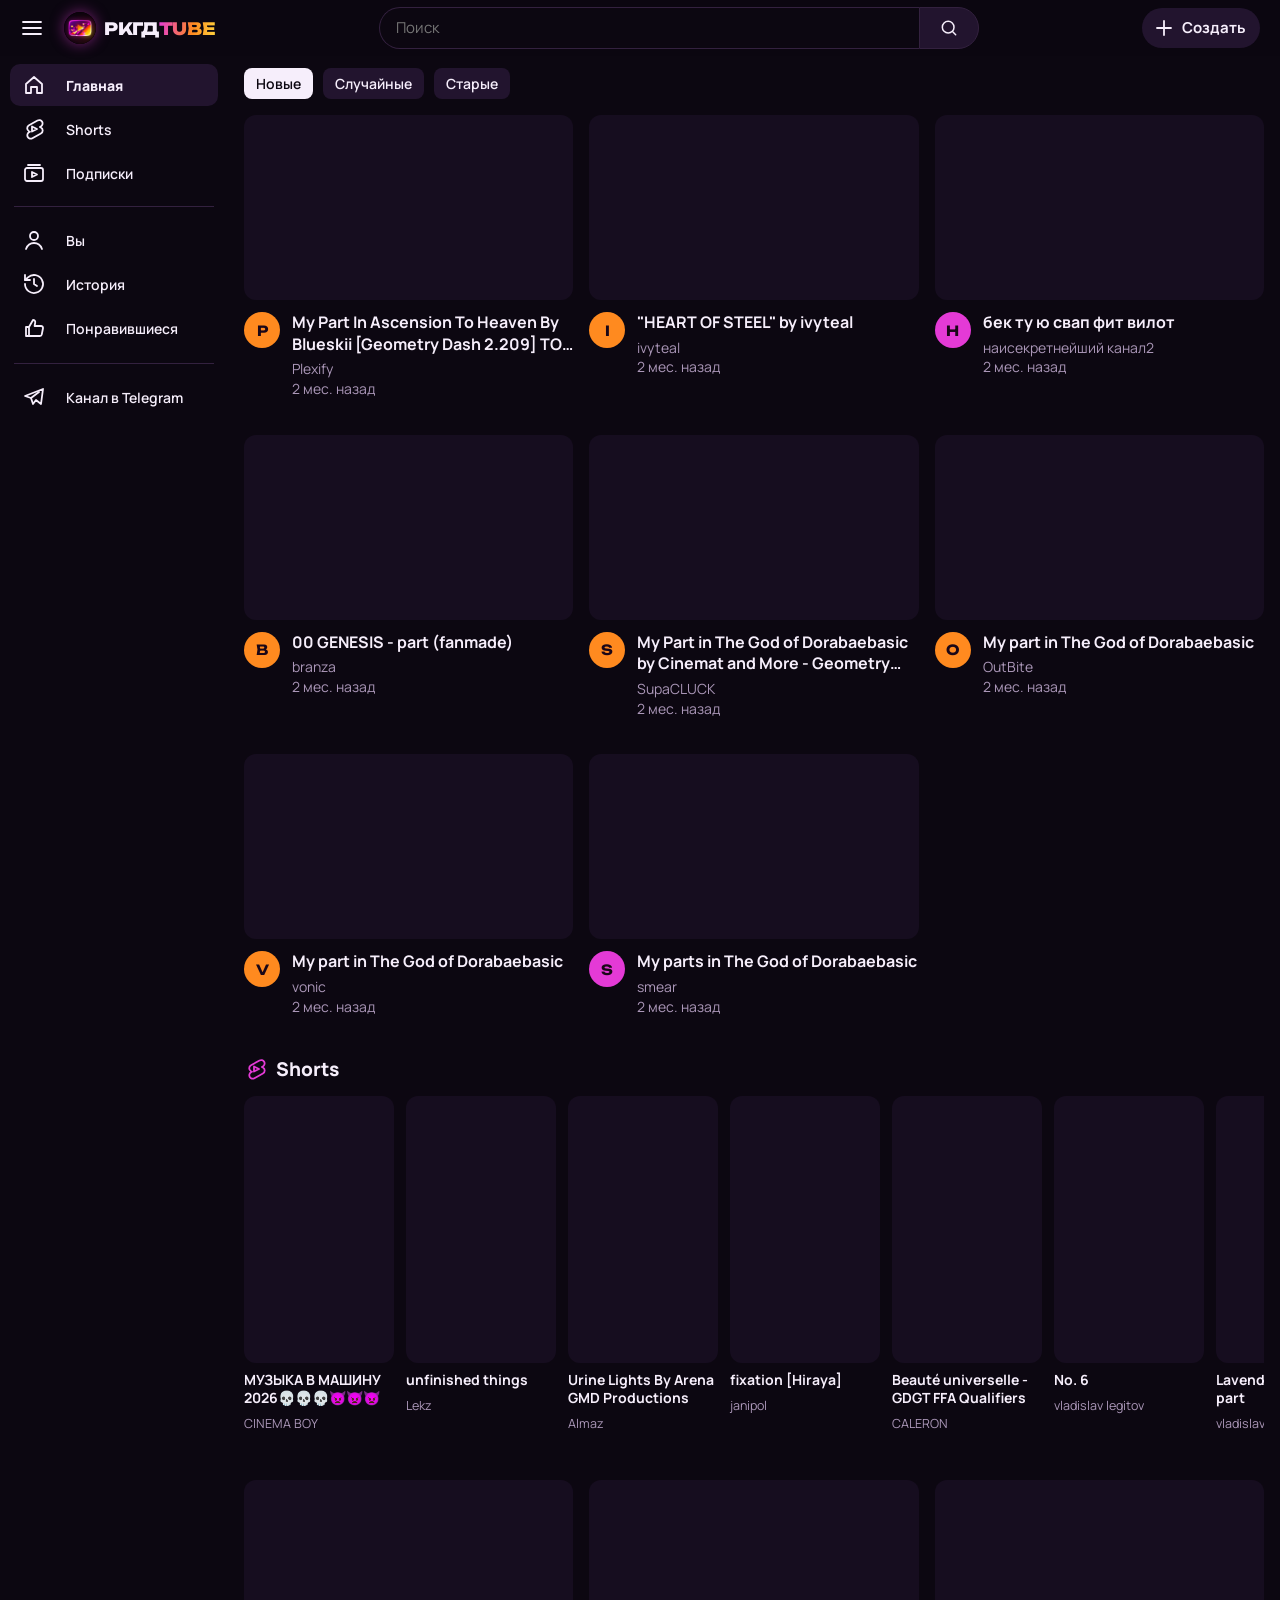
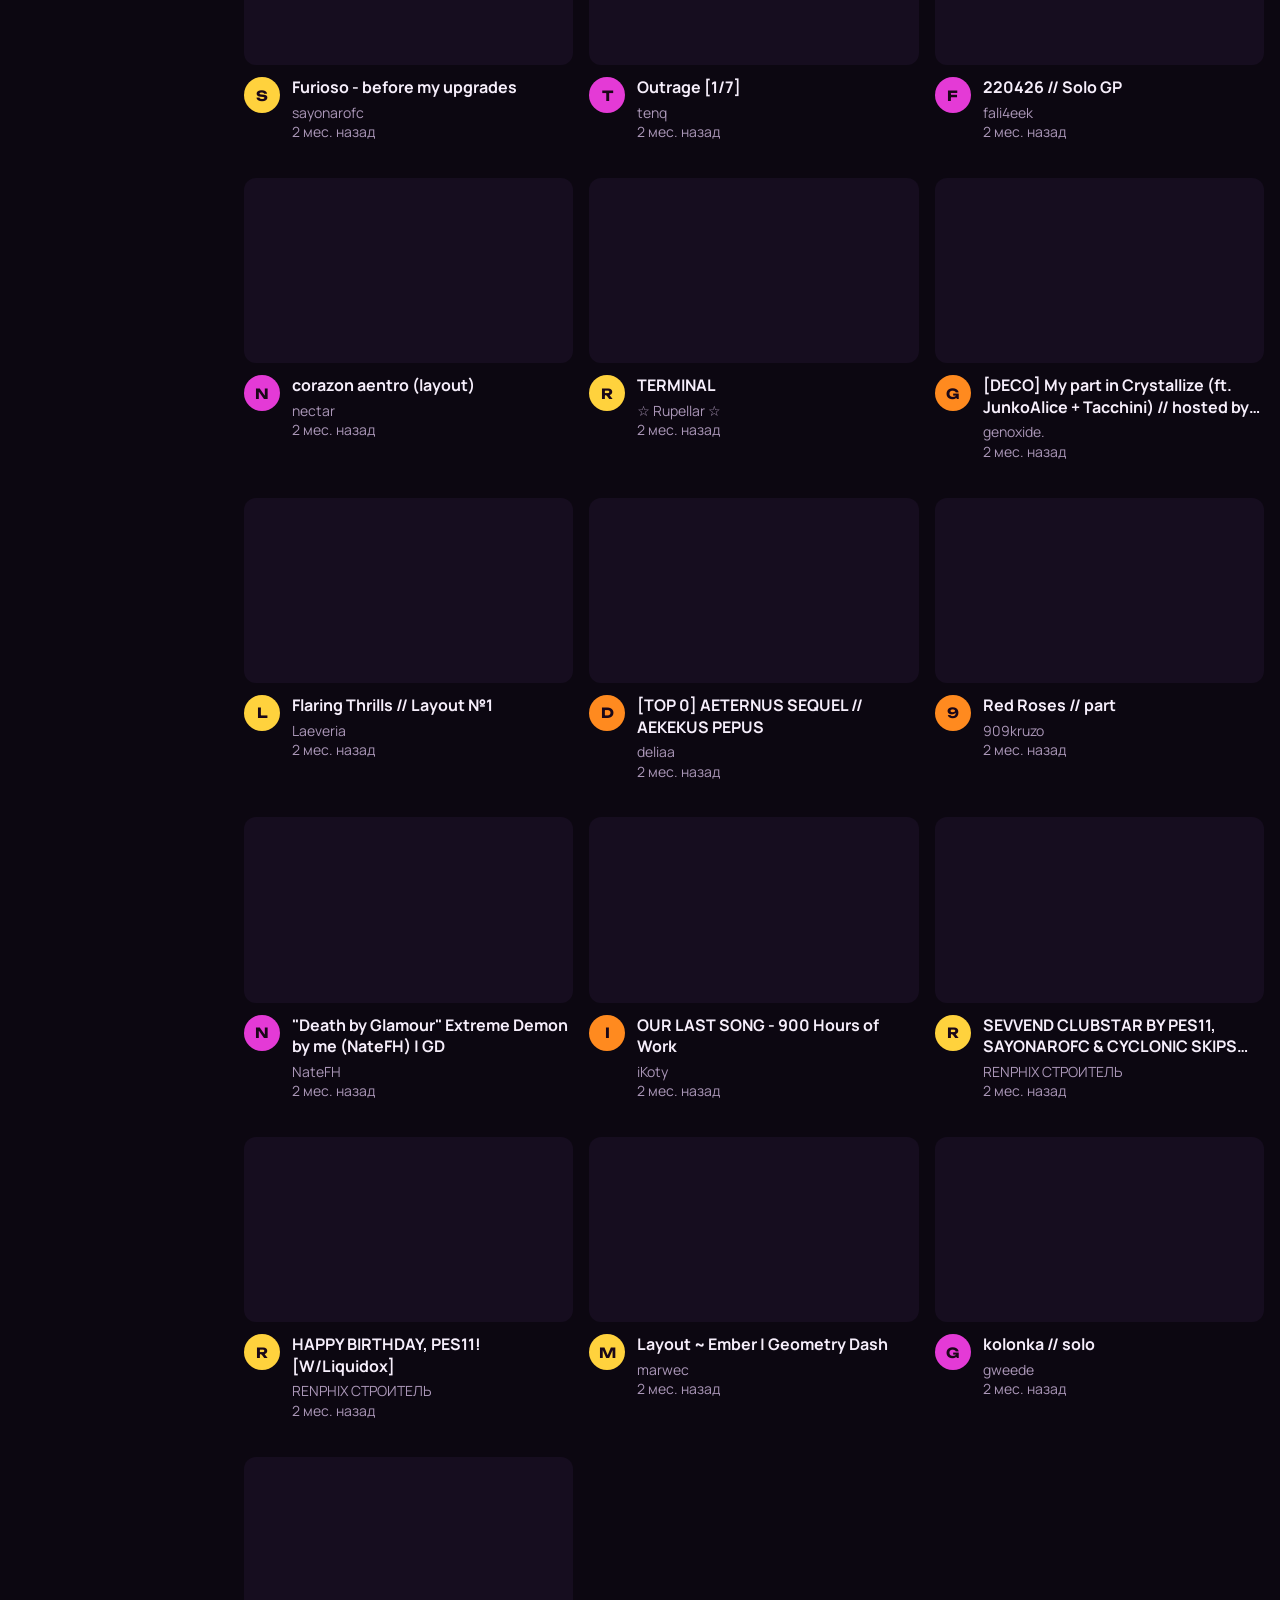
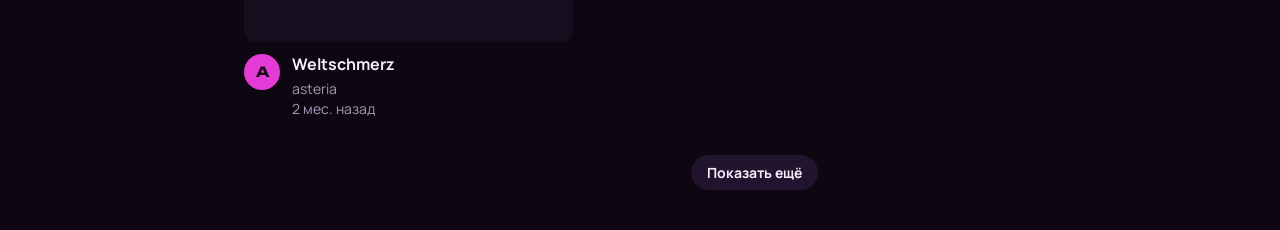
==== commit ba68e3c8: "Плюсик: «Добавить видео»" ====
--- a/index.html
+++ b/index.html
@@ -44,7 +44,7 @@
 <nav class="bottom" id="bottom" aria-label="Разделы">
   <a href="#/" data-nav="home"><svg viewBox="0 0 24 24"><path d="M4 11 12 4l8 7v9h-5v-6H9v6H4z"/></svg><span>Главная</span></a>
   <a href="#/shorts" data-nav="shorts"><svg viewBox="0 0 24 24"><path d="M15.5 3.5 7 8.2a3.4 3.4 0 0 0 0 6l1 .5-1 .6a3.4 3.4 0 1 0 3.4 5.9l8.5-4.7a3.4 3.4 0 0 0 0-6l-1-.5 1-.6a3.4 3.4 0 1 0-3.4-5.9Z"/><path d="m10 9.5 5 2.5-5 2.5z"/></svg><span>Shorts</span></a>
-  <button class="plus" id="createBottom" type="button" aria-label="Отправить видео"><svg viewBox="0 0 24 24"><path d="M12 5v14M5 12h14"/></svg></button>
+  <button class="plus" id="createBottom" type="button" aria-label="Добавить видео"><svg viewBox="0 0 24 24"><path d="M12 5v14M5 12h14"/></svg></button>
   <a href="#/subs" data-nav="subs"><svg viewBox="0 0 24 24"><rect x="3" y="7" width="18" height="13" rx="2"/><path d="M6 4h12M10 11l5 2.5-5 2.5z"/></svg><span>Подписки</span></a>
   <a href="#/you" data-nav="you" id="youTab"><svg viewBox="0 0 24 24"><circle cx="12" cy="8" r="4"/><path d="M4 21c1.5-4 4.5-6 8-6s6.5 2 8 6"/></svg><span>Вы</span></a>
 </nav>
